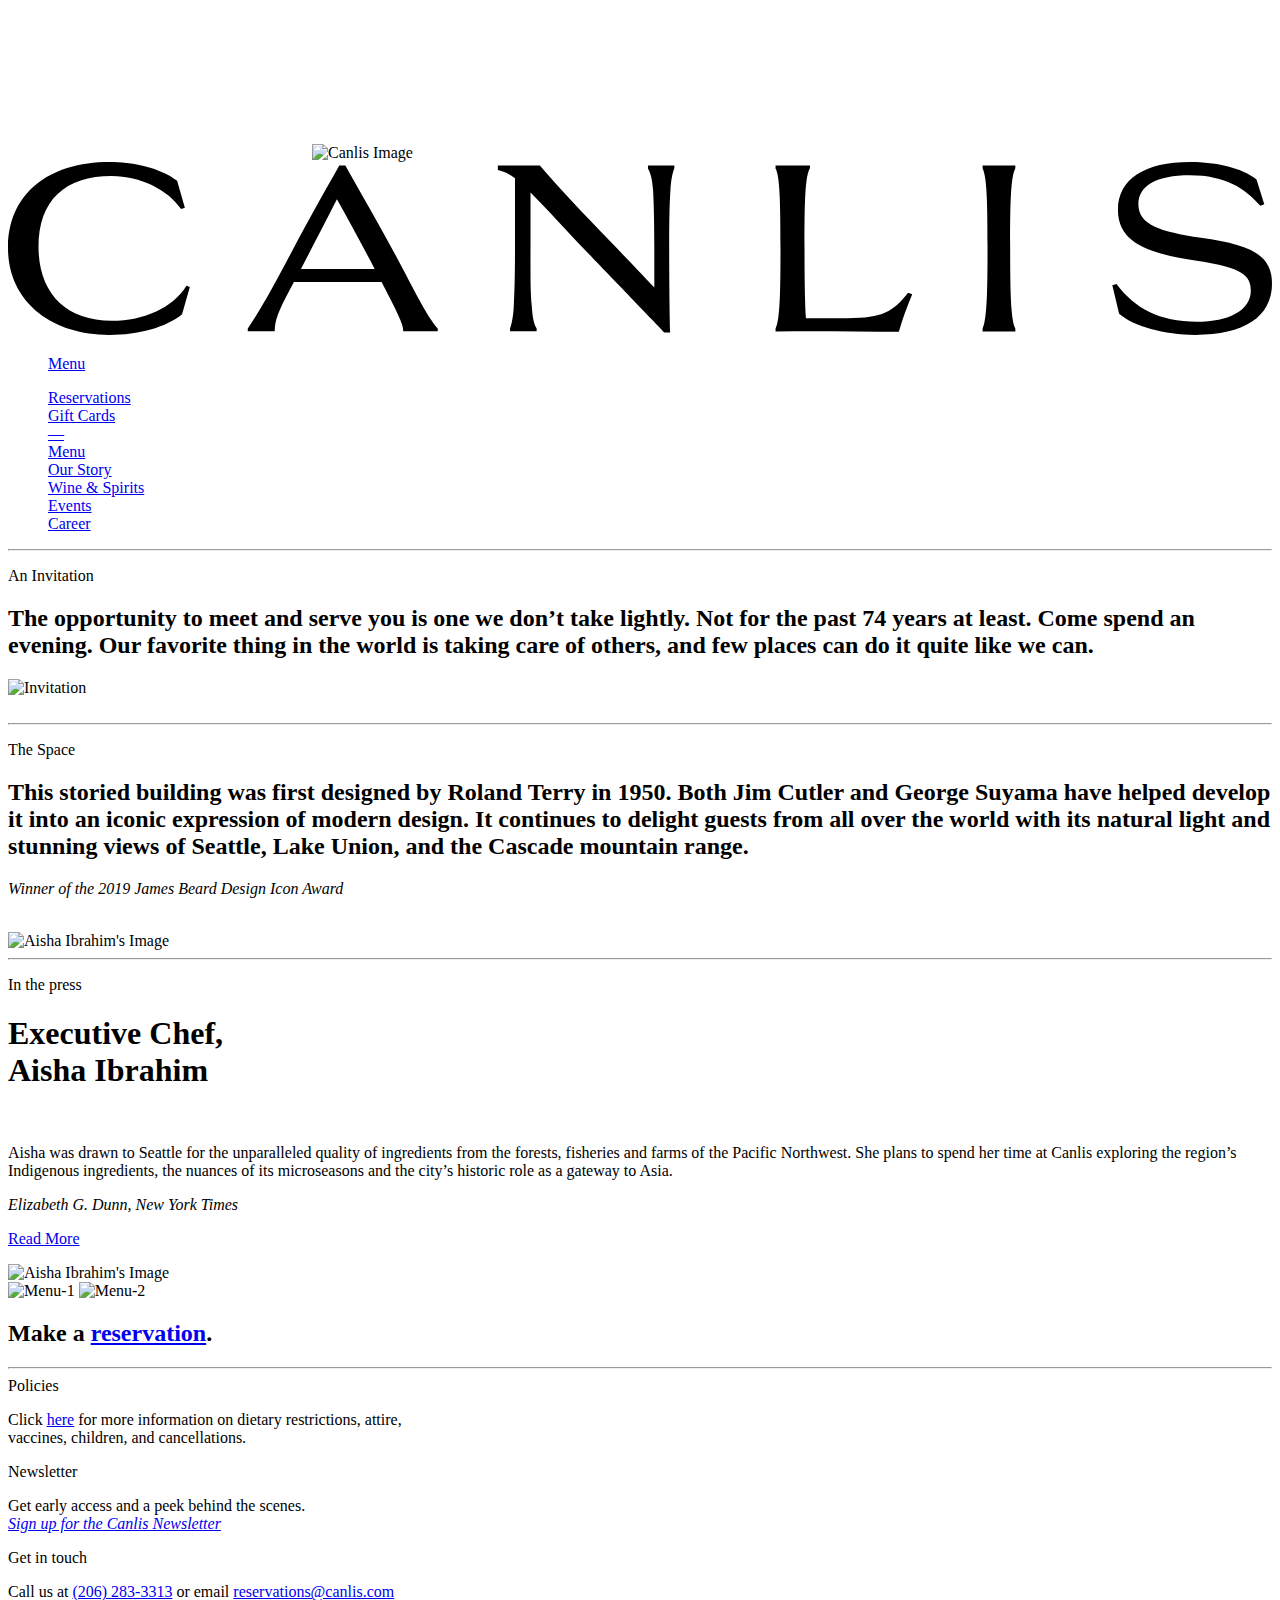
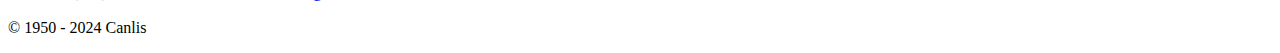
==== index.html @ 7cd72343 "Add files via upload" ====
<!DOCTYPE html>
<html lang="en">
<head>
  <meta charset="UTF-8">
  <meta name="viewport" content="width=device-width, initial-scale=1.0">
  <title>Canlis — Home</title>
  <link rel="stylesheet" href="Assets/CSS/style.css">
  <link rel="stylesheet" href="Assets/CSS/styles-below-hero.css">
  <link rel="stylesheet" href="Assets/CSS/footer.css">
  <link rel="stylesheet" href="Assets/CSS/style1.css">
  <link rel="apple-touch-icon" sizes="180x180" href="Assets/favicon_io/apple-touch-icon.png">
  <link rel="icon" type="image/png" sizes="32x32" href="Assets/favicon_io/favicon-32x32.png">
  <link rel="icon" type="image/png" sizes="16x16" href="Assets/favicon_io/favicon-16x16.png">
</head>
<body>
  <section class="hero" id="hero-header">
    <video class="hero-video" autoplay muted loop src="Assets/Videos/bgvideo.mp4" poster="Assets/Images/moonrise_01.jpg"></video>
    <img class="hero-img" src="Assets/Images/kevin1.jpg" alt="Canlis Image">
    <div class="hero-logo">
      <!-- <img src="Assets/Images/HeadLogo1.png" alt="Canlis Logo"> -->
      <svg version="1.1" xmlns="http://www.w3.org/2000/svg" x="0" y="0" viewBox="0 0 171 23.39" xml:space="preserve">
        <path d="M24.6 16.9l-1.05 3.69c-2.2 1.78-5.86 2.8-9.87 2.8C5.92 23.39 0 18.93 0 11.62 0 4.3 5.47 0 13.75 0c2.86 0 6.78.7 9.13 2.55l1.05 3.63-.51.19c-1.75-2.61-5.51-4.49-9.39-4.49-6.27 0-9.9 3.25-9.9 9.61 0 6.08 3.53 9.99 9.93 9.99 4.36 0 8.27-1.78 10.09-4.74l.45.16zM58.14 22.53v.38h-4.67l-.03-.38c-.03-.73-1.18-2.99-2.9-6.3H38.68c-1.56 2.9-2.51 4.71-2.58 6.3l-.03.38h-3.63v-.38c1.88-2.77 3.69-6.11 6.05-10.6C40.88 7.41 42.6 4.42 44.82.47h.82c2.23 3.98 4.49 7.83 6.87 12.28 2.45 4.56 4.07 8 5.63 9.78m-8.55-8.08c-.32-.64-.67-1.3-1.05-2-1.21-2.29-2.58-4.81-4.04-7.41-1.5 2.93-2.9 5.63-4.2 8.15-.22.45-.45.86-.67 1.27h9.96zM90.15.48v.38c-.32.83-.45 1.72-.54 3.09-.13 1.91-.16 4.42-.16 7.76 0 2.83.06 9.58.13 11.36h-.78c-.92-.99-7.86-8.18-10.28-10.69-2.67-2.77-5.63-6.08-7.83-8.27v7.57c0 3.34-.03 5.76.16 7.67.1 1.37.19 2.35.67 3.18v.38h-3.6v-.38c.29-.83.45-1.78.51-3.18.1-1.88.16-4.3.16-7.67V2.2c-.8-.6-1.43-.86-2.32-1.11v-.6h5.68c2.71 3.18 5.82 6.43 9.45 10.18 2.45 2.55 5.03 5.23 6.46 6.76l-.42.75v-6.45c0-3.37-.06-5.89-.16-7.76-.1-1.4-.25-2.26-.7-3.09v-.4h3.57zM122.33 17.89c-.7 1.72-1.34 3.37-1.81 5.09-5.44-.06-11.23-.13-16.68-.06v-.38c.6-1.18.67-4.93.67-10.85 0-6.49-.1-9.8-.67-10.82V.48h4.65v.38c-.64 1.08-.73 4.33-.73 10.82 0 4.42.06 7.57.19 9.45h5.63c4.74-.03 6.17-.86 8.18-3.44l.57.2zM136.28.48v.38c-.6 1.24-.7 4.26-.7 10.57 0 6.46.1 9.87.7 11.11v.38h-4.43v-.38c.57-1.24.67-4.65.67-11.11 0-6.3-.1-9.32-.67-10.57V.48h4.43zM171 16.45c0 4.58-3.85 6.94-10.34 6.94-4.26 0-8.34-1.15-10.34-2.86l-.92-3.85.57-.16c2.48 3.31 5.79 5.09 10.85 5.09 4.36 0 7.32-1.53 7.32-4.23 0-1.97-1.05-3.1-7.32-4.02-6.3-.95-10.66-2.31-10.66-6.86 0-4.23 3.69-6.49 9.74-6.49 3.76 0 7.03.83 9.01 2.35l1.05 3.37-.54.19c-1.97-2.29-4.68-4.14-9.55-4.14-4.5 0-6.94 1.42-6.94 3.94 0 2.78 2.93 3.71 8.46 4.54 6.52.95 9.61 2.12 9.61 6.19">
        </path>
      </svg>
    </div>
    <div class="hero-navigation-main" id="">
      <ul class="phone-nav">
        <li type="none" class="phone-res"><a href="javascript:void(0);" class="phone-navigation">Menu</a></li>
        <li hidden type="none" class="li-margin close-button" style="cursor: pointer;">Close</li>
      </ul>

      <ul class="hero-nav">
        <li type="none" class="li-margin"><a href="reservation.html" class="hero-navigation">Reservations</a></li>
        <li type="none" class="li-margin"><a href="cards.html" class="hero-navigation">Gift Cards</a></li>
        <li type="none" class="li-margin"><a href="#" class="Straight-line hero-navigation">—</a></li>
        <li type="none" class="li-margin"><a href="menu.html" class="hero-navigation">Menu</a></li>
        <li type="none" class="li-margin"><a href="#" class="hero-navigation">Our Story</a></li>
        <li type="none" class="li-margin"><a href="#" class="hero-navigation">Wine & Spirits</a></li>
        <li type="none" class="li-margin"><a href="#" class="hero-navigation">Events</a></li>
        <li type="none" class="li-margin"><a href="#" class="hero-navigation">Career</a></li>
      </ul>
    </div>
  </section>

<!-- Bellow Hero Section -->

  <section class="below-hero" id="invitation"></section>
    <!-- Invite -->
    <div class="invite-main main-info">
      <div class="invite-content content-main">
        <hr>
        <div class="invite-body">
          <p class="invite-head common-heading">An Invitation</p>
          <h2 class="invite-body-content common-content">The opportunity to meet and serve you is one we don’t take lightly. Not for the past 74 years at least. Come spend an evening. Our favorite thing in the world is taking care of others, and few places can do it quite like we can.</h2>
      </div>
      </div>
      <div>
        <img class="invitation-image image-common" src="Assets/Images/kris.jpg" alt="Invitation">
      </div>
    </div>
    <!-- Space -->
    <div class="space-main main-info">
      <div class="space-pc">
        <img class="space-image image-common" src="Assets/Images/kevin1.jpg" alt="">
      </div>
      <div class="space-content content-main">
        <hr>
        <div class="space-body">
          <p class="space-head common-heading">The Space</p>
          <h2 class="common-content">This storied building was first designed by Roland Terry in 1950. Both Jim Cutler and George Suyama have helped develop it into an iconic expression of modern design. It continues to delight guests from all over the world with its natural light and stunning views of Seattle, Lake Union, and the Cascade mountain range.</h2>
          <p class="space-italic"><i>Winner of the 2019 James Beard Design Icon Award</i></p>
        </div>
      </div>
      <div class="space-small">
        <img class="space-image image-common" src="Assets/Images/kevin1.jpg" alt="">
      </div>
    </div>  
    <!-- Chef -->
    <div class="chef-main main-info">
      <div class="space-pc">
        <img class="chef-image" src="Assets/Images/P1299163.jpg" alt="Aisha Ibrahim's Image">
      </div>
      <div class="chef-whole-content">
        <hr class="chef-hr">
        <div class="chef-body">
          <p class="chef-head common-heading">In the press</p>
          <h1 class="chef-sub-heading">Executive Chef,<br> Aisha Ibrahim</h1><br>
          <p class="chef-content">Aisha was drawn to Seattle for the unparalleled quality of ingredients from the forests, fisheries and farms of the Pacific Northwest. She plans to spend her time at Canlis exploring the region’s Indigenous ingredients, the nuances of its microseasons and the city’s historic role as a gateway to Asia.</p>
          <p class="chef-italic space-italic"><i>Elizabeth G. Dunn, New York Times</i></p>
          <p><a class="chef-link" href="#">Read More</a></p>
      </div>
      </div>
    </div>  
    <div class="chef-small space-small">
      <img class="chef-image-phone " src="Assets/Images/P1299163.jpg" alt="Aisha Ibrahim's Image">
    </div>
    <!-- Menu -->
    <div class="menu-main">
      <img class="menu-1 menu-image" src="Assets/Images/menu_1.jpg" alt="Menu-1">
      <img class="menu-2 menu-image" src="Assets/Images/menu_4.jpg" alt="Menu-2">
    </div>
  </section>
    <!-- Reservation -->
    <div class="reservation-main ">
      <h2 class="reservation-content">Make a <a class="reservation-link" href="#">reservation</a>.</h2>
    </div>
    <!-- Footer -->
     <hr class="foorter-hr">
    <footer class="foot-nav">
      <div class="policies-info foot-info">
        <div class="foot-head">Policies</div>
        <p>Click <a class="foot-link" href="#">here</a> for more information on dietary restrictions, attire,<br> vaccines, children, and cancellations.</p>
      </div>
      <div class="newsletter-info foot-info">
        <div class="foot-head">Newsletter</div>
        <p>Get early access and a peek behind the scenes. <br><i class="foot-link"><a class="foot-link" href="#">Sign up for the Canlis Newsletter</a></i></p>
      </div>
      <div class="touch-info foot-info">
        <div class="foot-head">Get in touch</div>
        <p>Call us at <a class="foot-link" href="#">(206) 283-3313</a> or email <a class="foot-link" href="mailto:reservations@canlis.com">reservations@canlis.com</a><br><br>© 1950 - 2024 Canlis</p>
      </div>
    </footer>
    <script src="./Assets/JavaScript/script.js"></script>
</body>
</html>
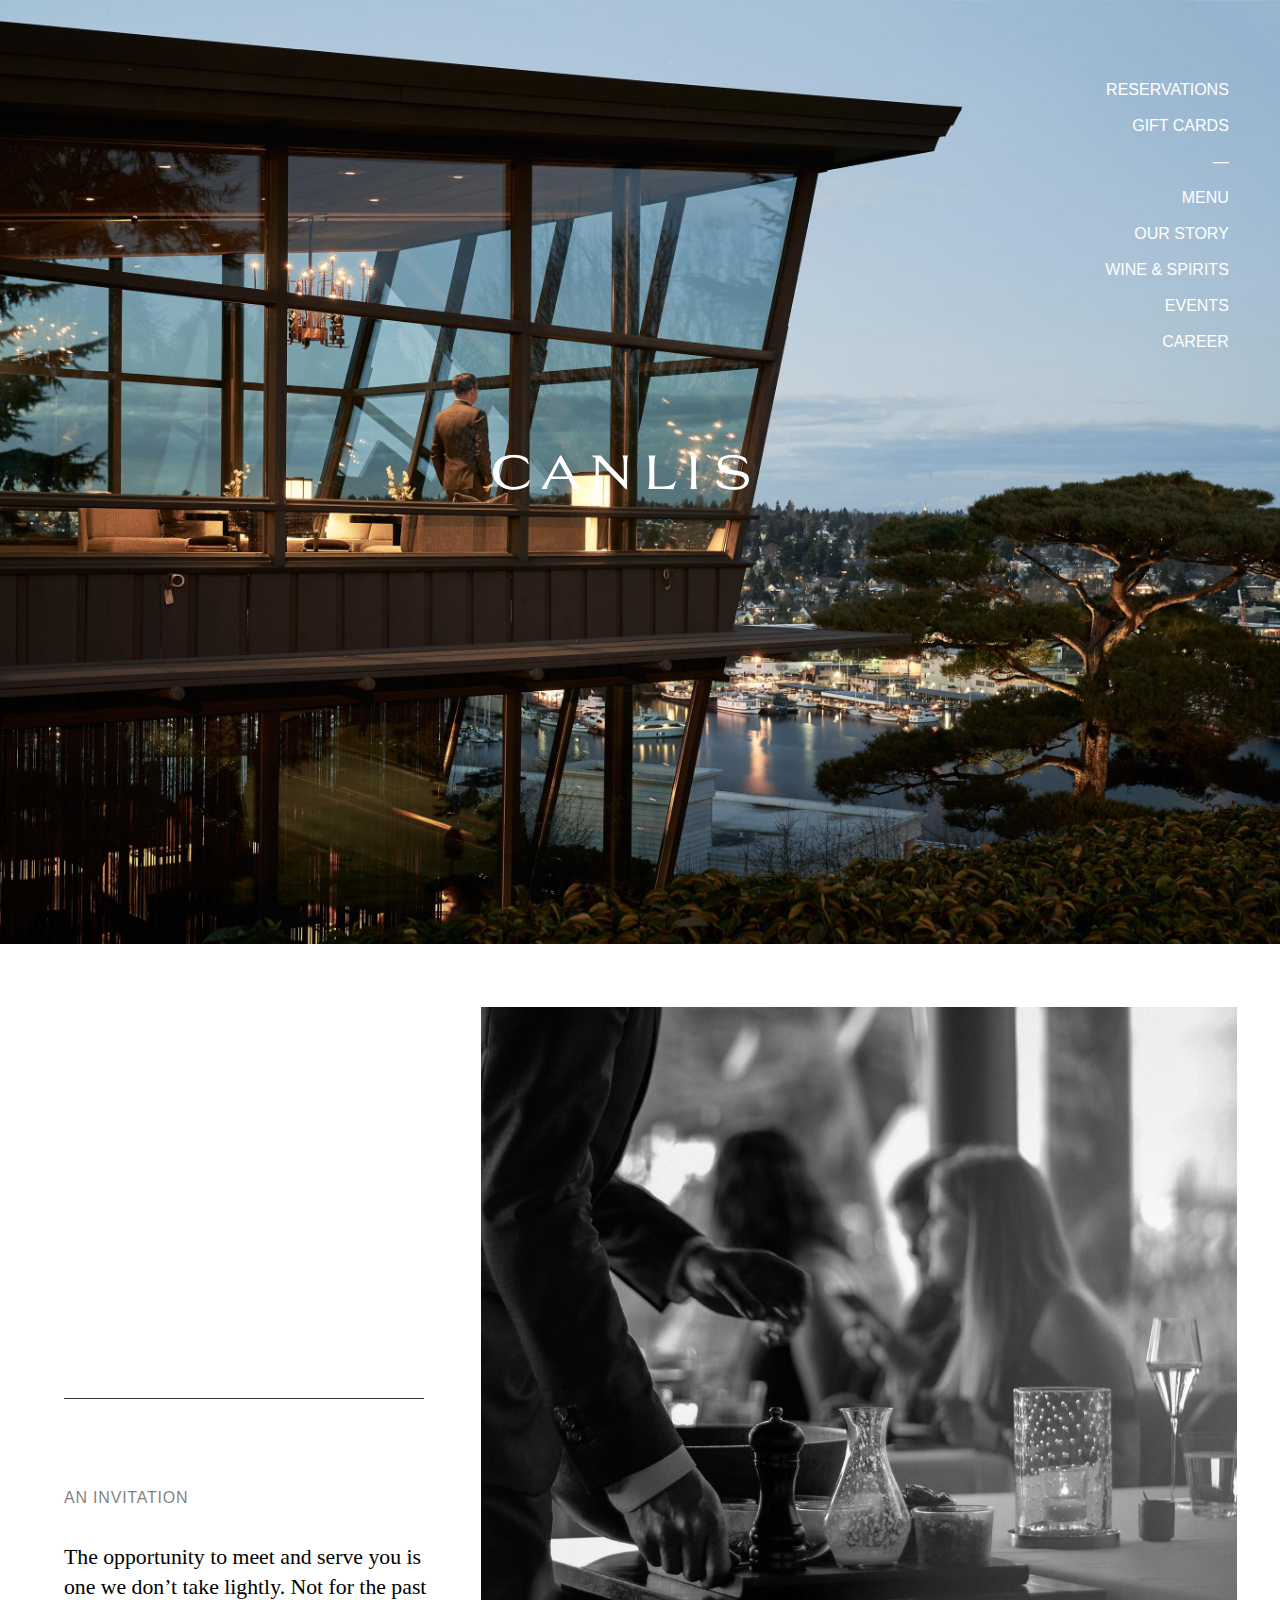
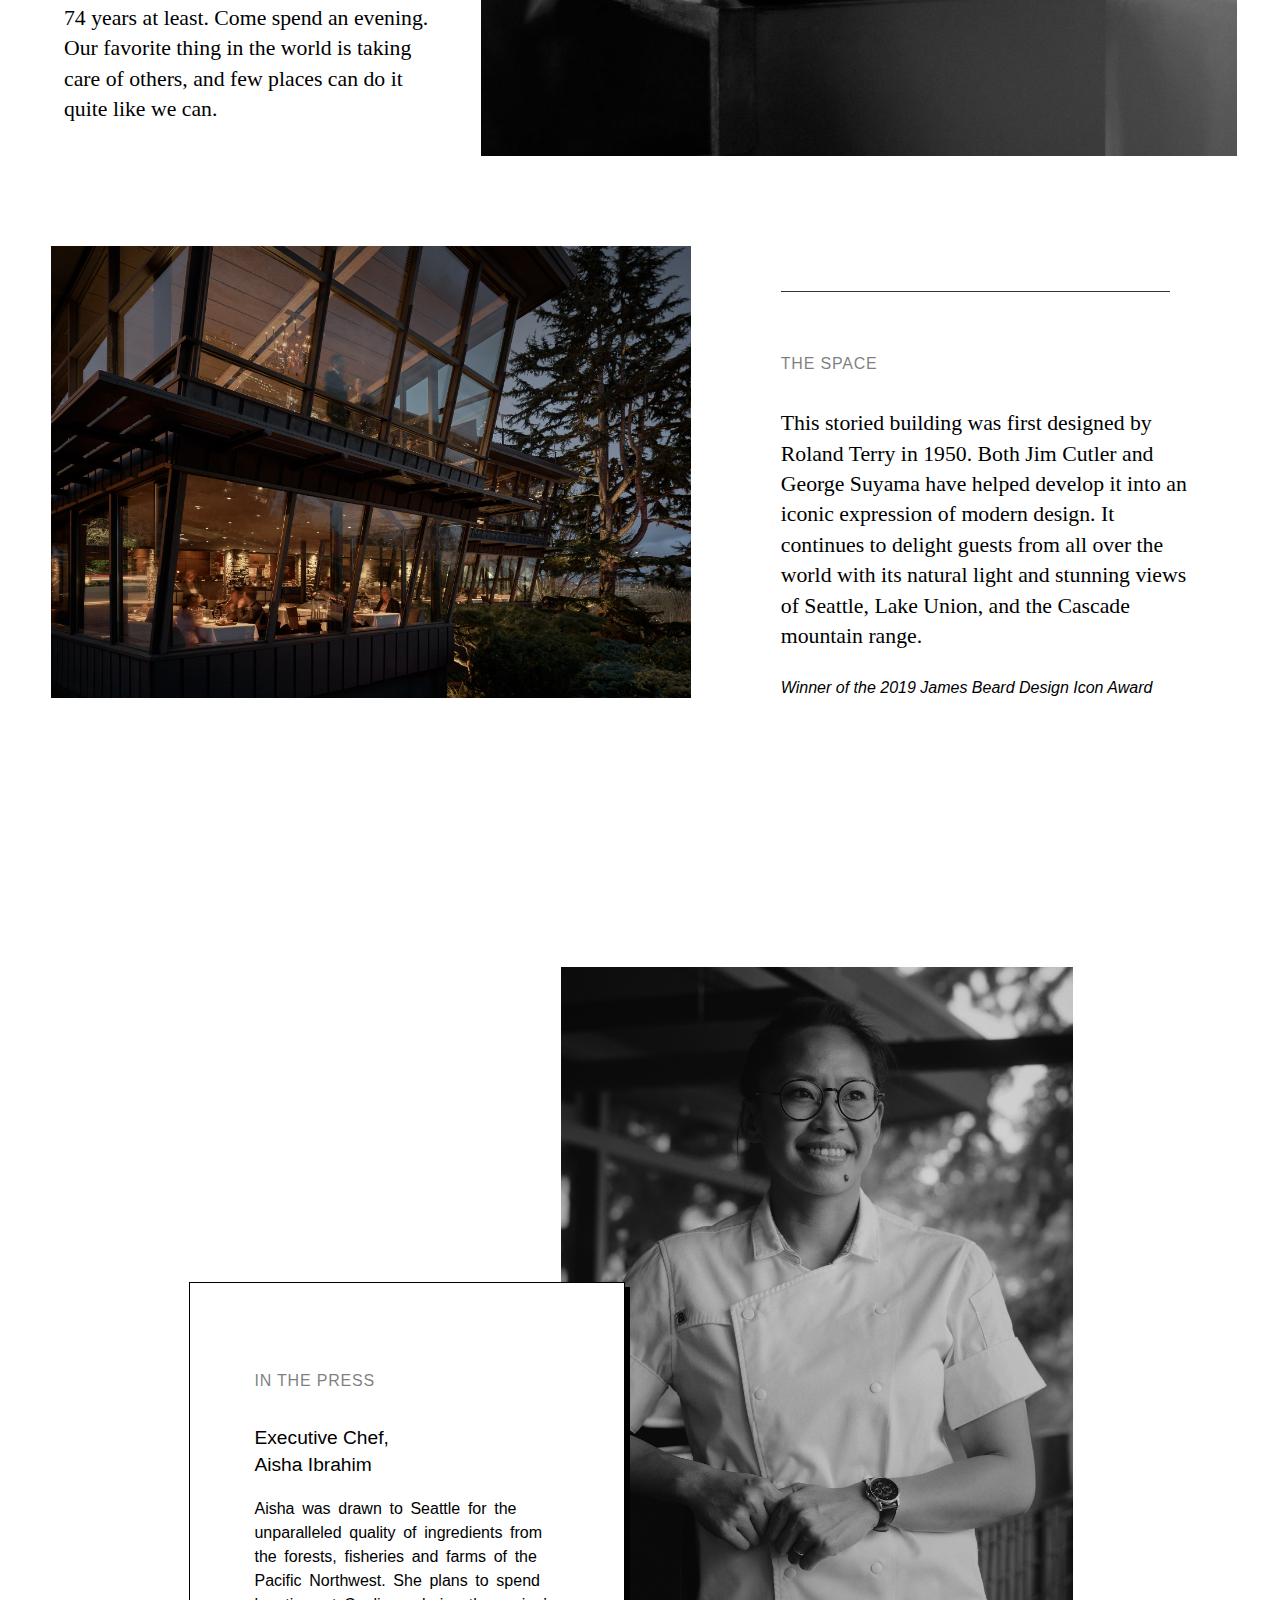
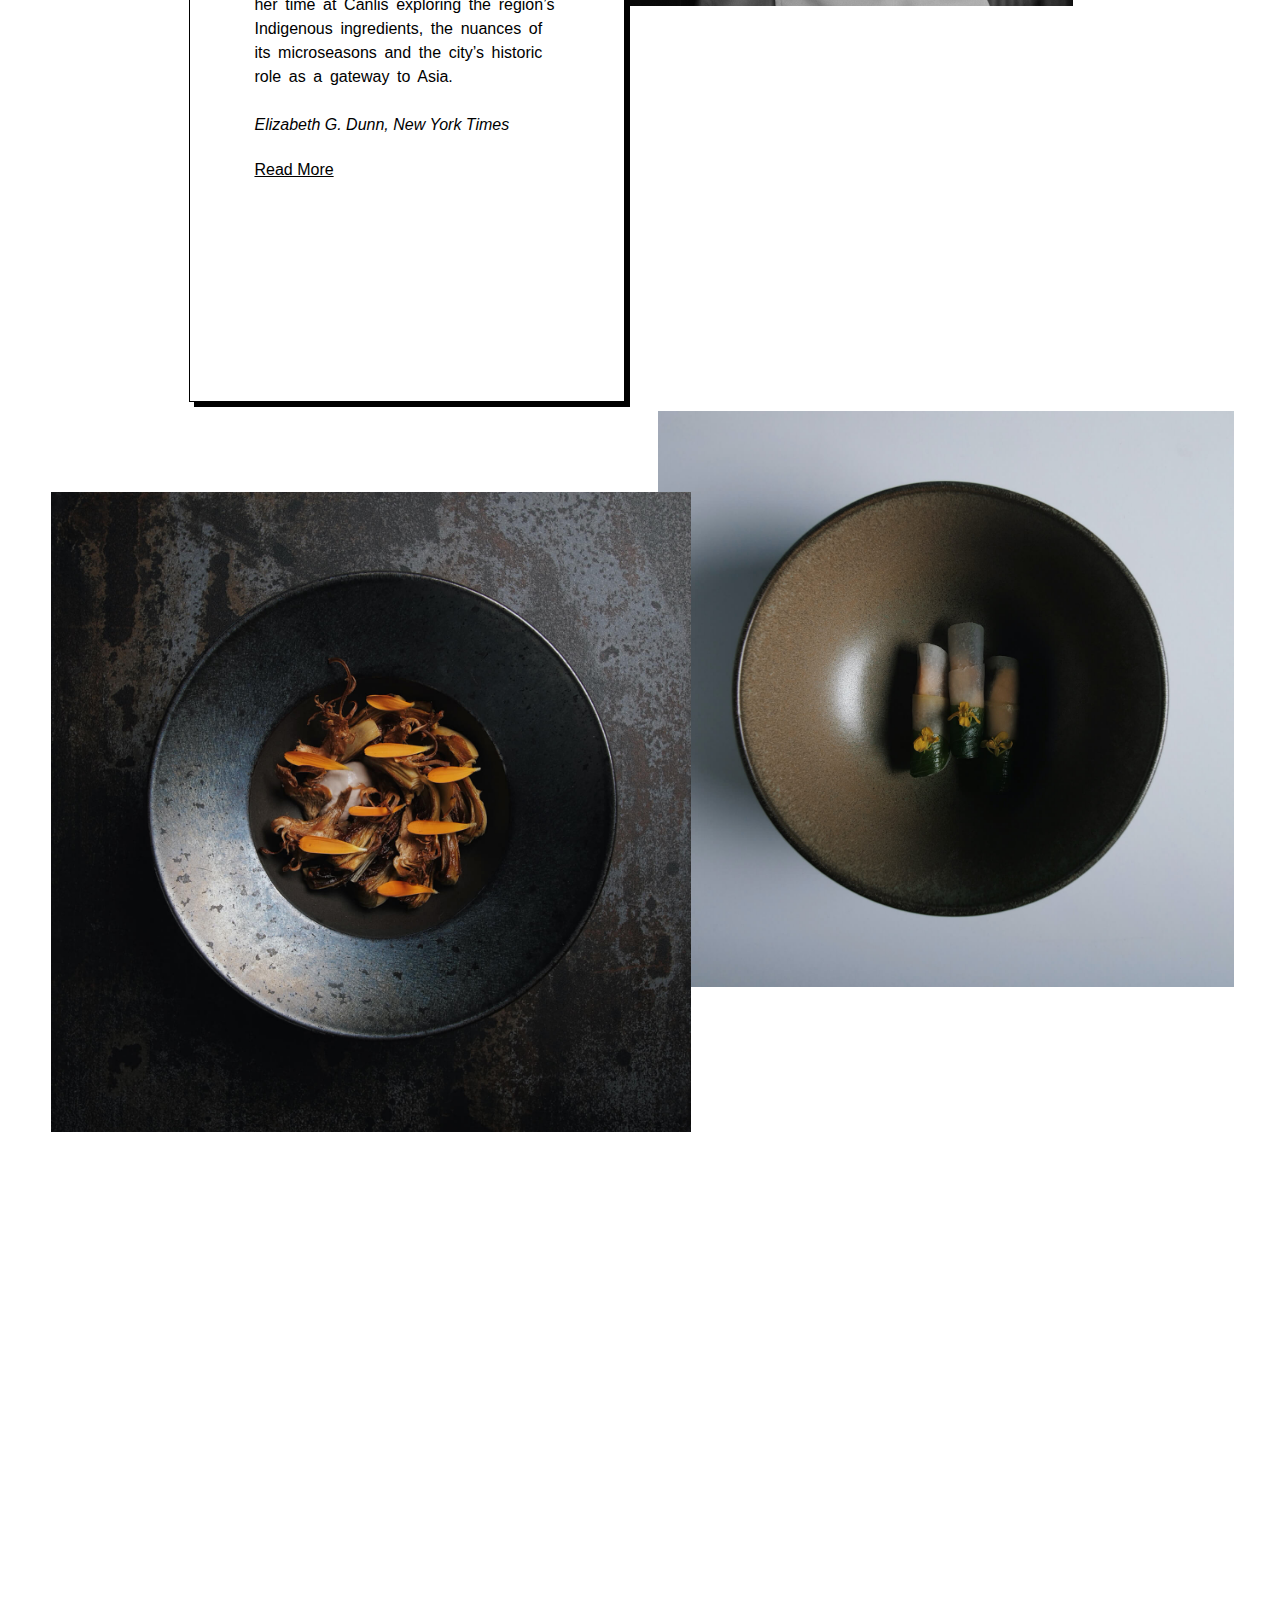
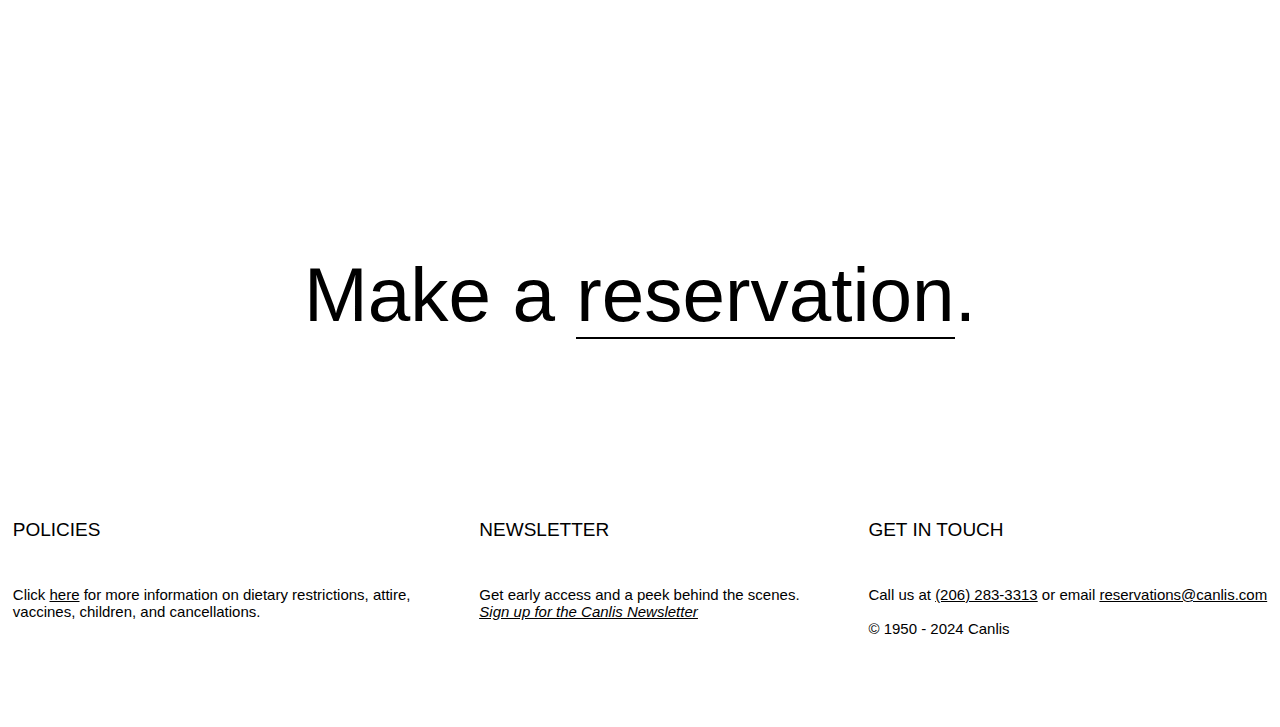
==== commit 662f21a5: "Update index.html" ====
--- a/index.html
+++ b/index.html
@@ -17,7 +17,6 @@
     <video class="hero-video" autoplay muted loop src="Assets/Videos/bgvideo.mp4" poster="Assets/Images/moonrise_01.jpg"></video>
     <img class="hero-img" src="Assets/Images/kevin1.jpg" alt="Canlis Image">
     <div class="hero-logo">
-      <!-- <img src="Assets/Images/HeadLogo1.png" alt="Canlis Logo"> -->
       <svg version="1.1" xmlns="http://www.w3.org/2000/svg" x="0" y="0" viewBox="0 0 171 23.39" xml:space="preserve">
         <path d="M24.6 16.9l-1.05 3.69c-2.2 1.78-5.86 2.8-9.87 2.8C5.92 23.39 0 18.93 0 11.62 0 4.3 5.47 0 13.75 0c2.86 0 6.78.7 9.13 2.55l1.05 3.63-.51.19c-1.75-2.61-5.51-4.49-9.39-4.49-6.27 0-9.9 3.25-9.9 9.61 0 6.08 3.53 9.99 9.93 9.99 4.36 0 8.27-1.78 10.09-4.74l.45.16zM58.14 22.53v.38h-4.67l-.03-.38c-.03-.73-1.18-2.99-2.9-6.3H38.68c-1.56 2.9-2.51 4.71-2.58 6.3l-.03.38h-3.63v-.38c1.88-2.77 3.69-6.11 6.05-10.6C40.88 7.41 42.6 4.42 44.82.47h.82c2.23 3.98 4.49 7.83 6.87 12.28 2.45 4.56 4.07 8 5.63 9.78m-8.55-8.08c-.32-.64-.67-1.3-1.05-2-1.21-2.29-2.58-4.81-4.04-7.41-1.5 2.93-2.9 5.63-4.2 8.15-.22.45-.45.86-.67 1.27h9.96zM90.15.48v.38c-.32.83-.45 1.72-.54 3.09-.13 1.91-.16 4.42-.16 7.76 0 2.83.06 9.58.13 11.36h-.78c-.92-.99-7.86-8.18-10.28-10.69-2.67-2.77-5.63-6.08-7.83-8.27v7.57c0 3.34-.03 5.76.16 7.67.1 1.37.19 2.35.67 3.18v.38h-3.6v-.38c.29-.83.45-1.78.51-3.18.1-1.88.16-4.3.16-7.67V2.2c-.8-.6-1.43-.86-2.32-1.11v-.6h5.68c2.71 3.18 5.82 6.43 9.45 10.18 2.45 2.55 5.03 5.23 6.46 6.76l-.42.75v-6.45c0-3.37-.06-5.89-.16-7.76-.1-1.4-.25-2.26-.7-3.09v-.4h3.57zM122.33 17.89c-.7 1.72-1.34 3.37-1.81 5.09-5.44-.06-11.23-.13-16.68-.06v-.38c.6-1.18.67-4.93.67-10.85 0-6.49-.1-9.8-.67-10.82V.48h4.65v.38c-.64 1.08-.73 4.33-.73 10.82 0 4.42.06 7.57.19 9.45h5.63c4.74-.03 6.17-.86 8.18-3.44l.57.2zM136.28.48v.38c-.6 1.24-.7 4.26-.7 10.57 0 6.46.1 9.87.7 11.11v.38h-4.43v-.38c.57-1.24.67-4.65.67-11.11 0-6.3-.1-9.32-.67-10.57V.48h4.43zM171 16.45c0 4.58-3.85 6.94-10.34 6.94-4.26 0-8.34-1.15-10.34-2.86l-.92-3.85.57-.16c2.48 3.31 5.79 5.09 10.85 5.09 4.36 0 7.32-1.53 7.32-4.23 0-1.97-1.05-3.1-7.32-4.02-6.3-.95-10.66-2.31-10.66-6.86 0-4.23 3.69-6.49 9.74-6.49 3.76 0 7.03.83 9.01 2.35l1.05 3.37-.54.19c-1.97-2.29-4.68-4.14-9.55-4.14-4.5 0-6.94 1.42-6.94 3.94 0 2.78 2.93 3.71 8.46 4.54 6.52.95 9.61 2.12 9.61 6.19">
         </path>
@@ -30,7 +29,7 @@
       </ul>
 
       <ul class="hero-nav">
-        <li type="none" class="li-margin"><a href="reservation.html" class="hero-navigation">Reservations</a></li>
+        <li type="none" class="li-margin"><a href="Assets\HTML Files\reservation.html" class="hero-navigation">Reservations</a></li>
         <li type="none" class="li-margin"><a href="cards.html" class="hero-navigation">Gift Cards</a></li>
         <li type="none" class="li-margin"><a href="#" class="Straight-line hero-navigation">—</a></li>
         <li type="none" class="li-margin"><a href="menu.html" class="hero-navigation">Menu</a></li>
@@ -122,4 +121,4 @@
     </footer>
     <script src="./Assets/JavaScript/script.js"></script>
 </body>
-</html>+</html>
--- a/Assets/CSS/style.css
+++ b/Assets/CSS/style.css
@@ -0,0 +1,239 @@
+html {
+  font-family: sans-serif; 
+  -ms-text-size-adjust: 100%; 
+  -webkit-text-size-adjust: 100%; 
+}
+
+a{
+  background-color: transparent;
+}
+
+* {
+  box-sizing: border-box;
+  font-family: "GTSectraBook", Arial, sans-serif;
+  margin: 0%;
+}
+
+/* Device-width: 992px and above */
+
+
+@media only screen and (min-device-width: 992px){
+
+  .hero-video{
+    width: 100%;
+    height: 100%;
+    opacity: 1;
+  }
+  .hero-img{
+    display: none;
+  }
+
+  .Straight-line:hover{
+    cursor: default;
+  }
+
+  .hero-logo {
+    position: absolute;
+    text-align: center;
+    top: 50;
+    left: 36%;
+    transform: scale(0.8);
+    width: 25vw;
+    fill: white;
+  }
+  
+  @media only screen and (min-device-width: 992px) and (max-device-width: 1040px){
+
+    .hero-logo {
+      position: absolute;
+      text-align: center;
+      top: 50;
+      left: 36%;
+      transform: scale(0.8);
+      width: 25vw;
+      fill: white;
+    }
+  }
+
+  @media only screen and (min-device-width: 1024px){
+
+    .hero-logo {
+      position: absolute;
+      text-align: center;
+      top: 50%;
+      left: 36%;
+      transform: scale(0.8);
+      width: 25vw;
+      fill: white;
+    }
+  }
+
+  .hero-navigation-main{
+    width: 20vw;
+  }
+
+  .hero-navigation {
+    font-size: 1rem;
+    color: white;
+    text-decoration: none;
+    text-transform: uppercase;
+  }
+
+  .phone-nav{
+    display: none;
+  }
+
+  .hero-nav {
+    position: absolute;
+    top: 9vh;
+    right: 0vw;
+    padding-right: 4vw;
+    height: auto;
+    text-align: right;
+  }
+
+  .li-margin {
+    margin-bottom: 2vh;
+  }
+
+}
+
+
+/* Device-width: 320px-991px */
+
+
+
+
+@media only screen and (min-device-width: 320px) and (max-device-width: 991px){
+  
+  .hero-video{
+    display: none;
+
+  }
+  .hero-nav{
+    display: none;
+  }
+
+  .hero-navigation-main{
+    width: 10vw;
+  }
+
+  .phone-navigation {
+    font-size: 1rem;
+    color: rgb(255, 255, 255);
+    text-decoration: none;
+    border-bottom: 1px solid white;
+    padding-bottom: 1px;
+    text-transform: uppercase;
+    text-align: right;
+  }
+  .phone-nav {
+    position: relative;
+    top: 9vh;
+    left: 70vw;
+    text-align: right;
+  }
+
+  .phone-res {
+    margin-bottom: 2vh;
+    text-align: right;
+  }
+
+  @media only screen and (max-device-width: 320px){
+    .hero-img{
+      position: absolute;
+      width: 100%;
+      height: 100%;
+      object-fit: cover;
+    }
+    .hero-logo {
+      position: absolute;
+      text-align: center;
+      top: 45%;
+      left: 43%;
+      transform: scale(2);
+      width: 20vw;
+      fill: white;
+    }
+  }
+
+  @media only screen and (min-device-width: 321px) and (max-device-width: 425px){
+    .hero-img{
+      position: absolute;
+      width: 100%;
+      height: 100%;
+      object-fit: cover;
+    }
+    .hero-logo {
+      position: absolute;
+      text-align: center;
+      top: 45%;
+      left: 43%;
+      transform: scale(2);
+      width: 20vw;
+      fill: white;
+    }
+    .phone-nav {
+      position: relative;
+      top: 9vh;
+      left: 71vw;
+    }
+  }
+
+  @media only screen and (min-device-width: 426px) and (max-device-width: 991px){
+    .hero-img{
+      position: absolute;
+      width: 100%;
+      height: 100%;
+      object-fit: cover;
+    }
+    .hero-logo {
+      position: absolute;
+      text-align: center;
+      top: 45%;
+      left: 43%;
+      transform: scale(1);
+      width: 20vw;
+      fill: white;
+    }
+    .phone-nav {
+      position: relative;
+      top: 9vh;
+      left: 85vw;
+      /* height: auto; */
+      text-align: right;
+    }
+  }
+
+}
+
+
+ /* Device-width: 0-320px */
+
+@media only screen and (max-device-width: 320px){
+  .hero-video{
+    display: none;
+
+  }
+  .hero-nav{
+    display: none;
+  }
+
+  @media only screen and (max-device-width: 320px){
+    .hero-img{
+      position: absolute;
+      width: 100%;
+      height: 100%;
+      object-fit: cover;
+    }
+    .hero-logo {
+      position: absolute;
+      text-align: center;
+      top: 45%;
+      left: 43%;
+      transform: scale(2);
+      width: 20vw;
+      fill: white;
+    }
+  }
+}--- a/Assets/CSS/styles-below-hero.css
+++ b/Assets/CSS/styles-below-hero.css
@@ -0,0 +1,337 @@
+@media only screen and (min-device-width: 992px){
+  
+  @media only screen and (min-device-width: 992px){
+
+    .main-info{
+      margin-top: 10vh;
+      margin-left: 2vw;
+      margin-right: 2vw;
+    }
+    
+    .image-common{
+      width: 59vw;
+    }
+
+    .invitation-image{
+      float: right;
+      margin-top: -3.4vh;
+      margin-right: 1.4vw;
+    }
+
+    .invite-content {
+      padding-left: 3vw;
+      padding-right: 3vw;
+      margin-top: 40vh;
+    }
+
+    hr{
+      height: 1px;
+      border: none;
+      background-color: black;
+      opacity: 0.8;
+      width: 95%;
+      margin-bottom: 10vh;
+    }
+
+    .invite-main{
+      display: flex;
+    }
+
+    .common-heading{
+      opacity: 0.5;
+      text-transform: uppercase;
+      font-size: 1rem;
+      letter-spacing: 0.05rem;
+      font-family: HelveticaNeue-Medium, "HelveticaNeueMedium", Helvetica, Arial, sans-serif;
+      margin-bottom: 35px;
+      cursor: default;
+    }
+
+    .common-content{
+      font-size: 1.7vw;
+      line-height: 140%;
+      font-weight: lighter;
+      font-family: "sans-serif";
+      cursor: default;
+    }
+
+  /* Space Content */
+
+  .space-content{
+    margin-left: 57vw ;
+    margin-right: 5vw; 
+    padding-top: 5vh;
+  }
+
+
+  .space-body{
+    margin-top: -3vh;
+  }
+
+  .space-image{
+    float: left;
+    width: 50vw;
+  }
+
+  .space-main{
+    margin-left: 4vw;
+  }
+  .space-small{
+    display: none;
+  }
+  .space-italic{
+    margin-top: 3vh;
+    font-weight: lighter;
+    font-family: sans-serif;
+  }
+  
+    /* Chef */
+  .chef-main{
+    margin-top: 30vh;
+    margin-right: 8vw;
+  }
+
+  .chef-image{
+    float: right;
+    margin-right: 8.2vw;
+    width: 40vw;
+  }
+  .chef-sub-heading{
+    font-size: 1.2rem;
+    line-height: 140%;
+    font-weight: lighter;
+  }
+  .chef-whole-content{
+    width: 34vw;
+    height: 80vh;
+    border: 1px solid black;
+    padding: 7vw 5vw 0 5vw;
+    box-shadow: 5px 5px 0px 0px #000;
+    background-color: #ffffff;
+    position: relative;
+    right: -5vw;
+    bottom: -35vh;
+    float: right;
+    font-family: sans-serif;
+    cursor: default;
+  }
+
+  @media only screen and (max-device-width: 1024px) {
+    .chef-whole-content{
+      width: 40vw;
+      height: 80vh;
+      border: 1px solid black;
+      padding: 7vw 5vw 1vw 5vw;
+      box-shadow: 5px 5px 0px 0px #000;
+      background-color: #ffffff;
+      position: relative;
+      right: -5vw;
+      bottom: -35vh;
+      float: right;
+      font-family: sans-serif;
+      cursor: default;
+    }
+
+  }
+
+  .chef-content{
+    line-height: 150%;
+    word-spacing: .2rem;
+  }
+  .chef-italic{
+    padding-bottom: 3vh;
+  }
+  .chef-link{
+    color: #000;
+  }
+  .chef-hr{
+    display: none;
+  }
+
+  /* Menu Content */
+
+  .menu-image{
+    margin-top: 125vh;
+    margin-left: 4vw;
+    margin-right: 4vw;
+    width: 50vw;
+  }
+  .menu-1{
+    float: left;
+    position: absolute;
+  }
+
+  .menu-2{
+    float: right;
+    margin-top: 40vh;
+    margin-right: 4vw;
+    zoom: 90%;
+  }
+
+  @media only screen and (max-device-width: 1024px){
+    .menu-2{
+      float: right;
+      margin-top: 65vh ;
+      margin-right: 4vw;
+      zoom: 90%;
+    }
+  }
+
+  .reservation-main{
+    text-align: center;
+    font-family: Georgia, 'Times New Roman', Times, serif;
+    font-size: 60px;
+    margin-top: 360vh;
+    margin-left: 0%;
+    margin-right: 0%;
+    letter-spacing: normal;
+    zoom: 85%;
+  }
+
+  .reservation-content{
+    font-weight: normal;
+  }
+  
+  .reservation-link{
+    color: #000;
+    text-decoration: none;
+    border-bottom: 3px black solid;
+  }
+
+
+
+  }
+}
+
+/* Anything below a desktop or laptop */
+
+@media only screen and (max-device-width: 991px){
+    
+  .image-common{
+    width: 100%;
+    margin-left: 0%;
+    margin-right: 0%;
+  }
+
+  .invite-body{
+    margin-left: 5%;
+    margin-right: 5%;
+    margin-bottom: 15vh;
+  }
+
+  hr{
+    height: 0.5px;
+    border: none;
+    background-color: black;
+    opacity: 0.7;
+    width: 95%;
+    align-items: center;
+    margin: auto;
+    margin-bottom: 12vh;
+  }
+
+  .below-hero{
+    margin-top: 100vh;
+  }
+
+  .common-heading{
+    opacity: 0.5;
+    text-transform: uppercase;
+    font-size: 1rem;
+    letter-spacing: 0.05rem;
+    font-family: HelveticaNeue-Medium, "HelveticaNeueMedium", Helvetica, Arial, sans-serif;
+    margin-bottom: 35px;
+    cursor: default;
+  }
+
+  .common-content{
+    font-size: 1.27rem;
+    line-height: 140%;
+    font-weight: 100;
+    font-family: "sans-serif";
+    cursor: default;
+  }
+
+/* Space Content */
+
+  .space-pc{
+    display: none;
+  }  
+
+  .space-content{
+    margin-top: 10vh;
+    margin-left: 4vw;
+    margin-right: 4vw;
+  }
+
+  .space-italic{
+    margin-top: 4vh;
+    font-weight: lighter;
+    font-family: sans-serif;
+  }
+
+  .space-small{
+    margin-top: 10vh;
+  }
+
+  /* Chef Content */
+
+  .chef-main{
+    margin-top: 20vh;
+    margin-right: 5vw;
+    margin-left: 5vw;
+  }
+  .chef-body{
+    margin-left: 2vw;
+    margin-right: 2vw;
+  }
+  .chef-sub-heading{
+    font-size: 1.5rem;
+    font-weight: lighter;
+  }
+  .chef-content{
+    line-height: 150%;
+    word-spacing: .2rem;
+  }
+  .chef-italic{
+    padding-bottom: 2vh;
+  }
+  .chef-link{
+    color: #000;
+  }
+  .chef-image-phone{
+    margin: 0;
+    width: 100vw;
+  }
+
+  /* Menu Content */
+
+  .menu-image{
+    width: 100vw;
+    padding: 3vh 2vw 2vh 2vw;
+  }
+
+  /* Reservation Content */
+  .reservation-main{
+    text-align: center;
+    font-family:'Times New Roman', Times, serif;
+    font-size: 10vw;
+    margin-top: 30vh;
+    margin-left: 0%;
+    margin-right: 0%;
+    letter-spacing: normal;
+  }
+
+  .reservation-content{
+    font-weight: normal;
+  }
+  
+  .reservation-link{
+    color: #000;
+    text-decoration: none;
+    border-bottom: 3px black solid;
+  }
+
+
+
+}
--- a/Assets/CSS/footer.css
+++ b/Assets/CSS/footer.css
@@ -0,0 +1,67 @@
+@media only screen and (min-device-width: 992px){
+  .foorter-hr{
+    display: none;
+  }
+
+  footer{
+    margin-top: 20vh;
+    margin-bottom: 10vh;
+    margin-left: 1vw;
+    margin-right: 1vw;
+  }
+
+  .foot-nav{
+    display: flex;
+    justify-content: space-between;
+  }
+
+  .foot-head{
+    margin-bottom: 5vh;
+    font-family: sans-serif;
+    font-size: 19px;
+  }
+
+  .foot-info{
+    font-size: 15px;
+    font-family: Georgia, 'Times New Roman', Times, serif;
+  }
+
+  .foot-head{
+    text-transform: uppercase;
+  }
+
+  .foot-link{
+    color: black;
+    text-decoration: underline;
+  }
+}
+
+
+@media only screen and (max-device-width: 991px){
+
+  .foorter-hr{
+    margin-top: 20vh;
+    margin-left: 0;
+    margin-right: 0;
+    width: 100vw;
+    opacity: 0.4;
+  }
+
+  .foot-info{
+    margin-left: 7vw;
+    margin-right: 5vw;
+    margin-top: 7vh;
+    margin-bottom: 7vh;
+  }
+
+  .foot-head{
+    text-transform: uppercase;
+    padding-bottom: 3vh;
+  }
+
+  .foot-link{
+    color: black;
+    text-decoration: underline;
+  }
+ 
+}